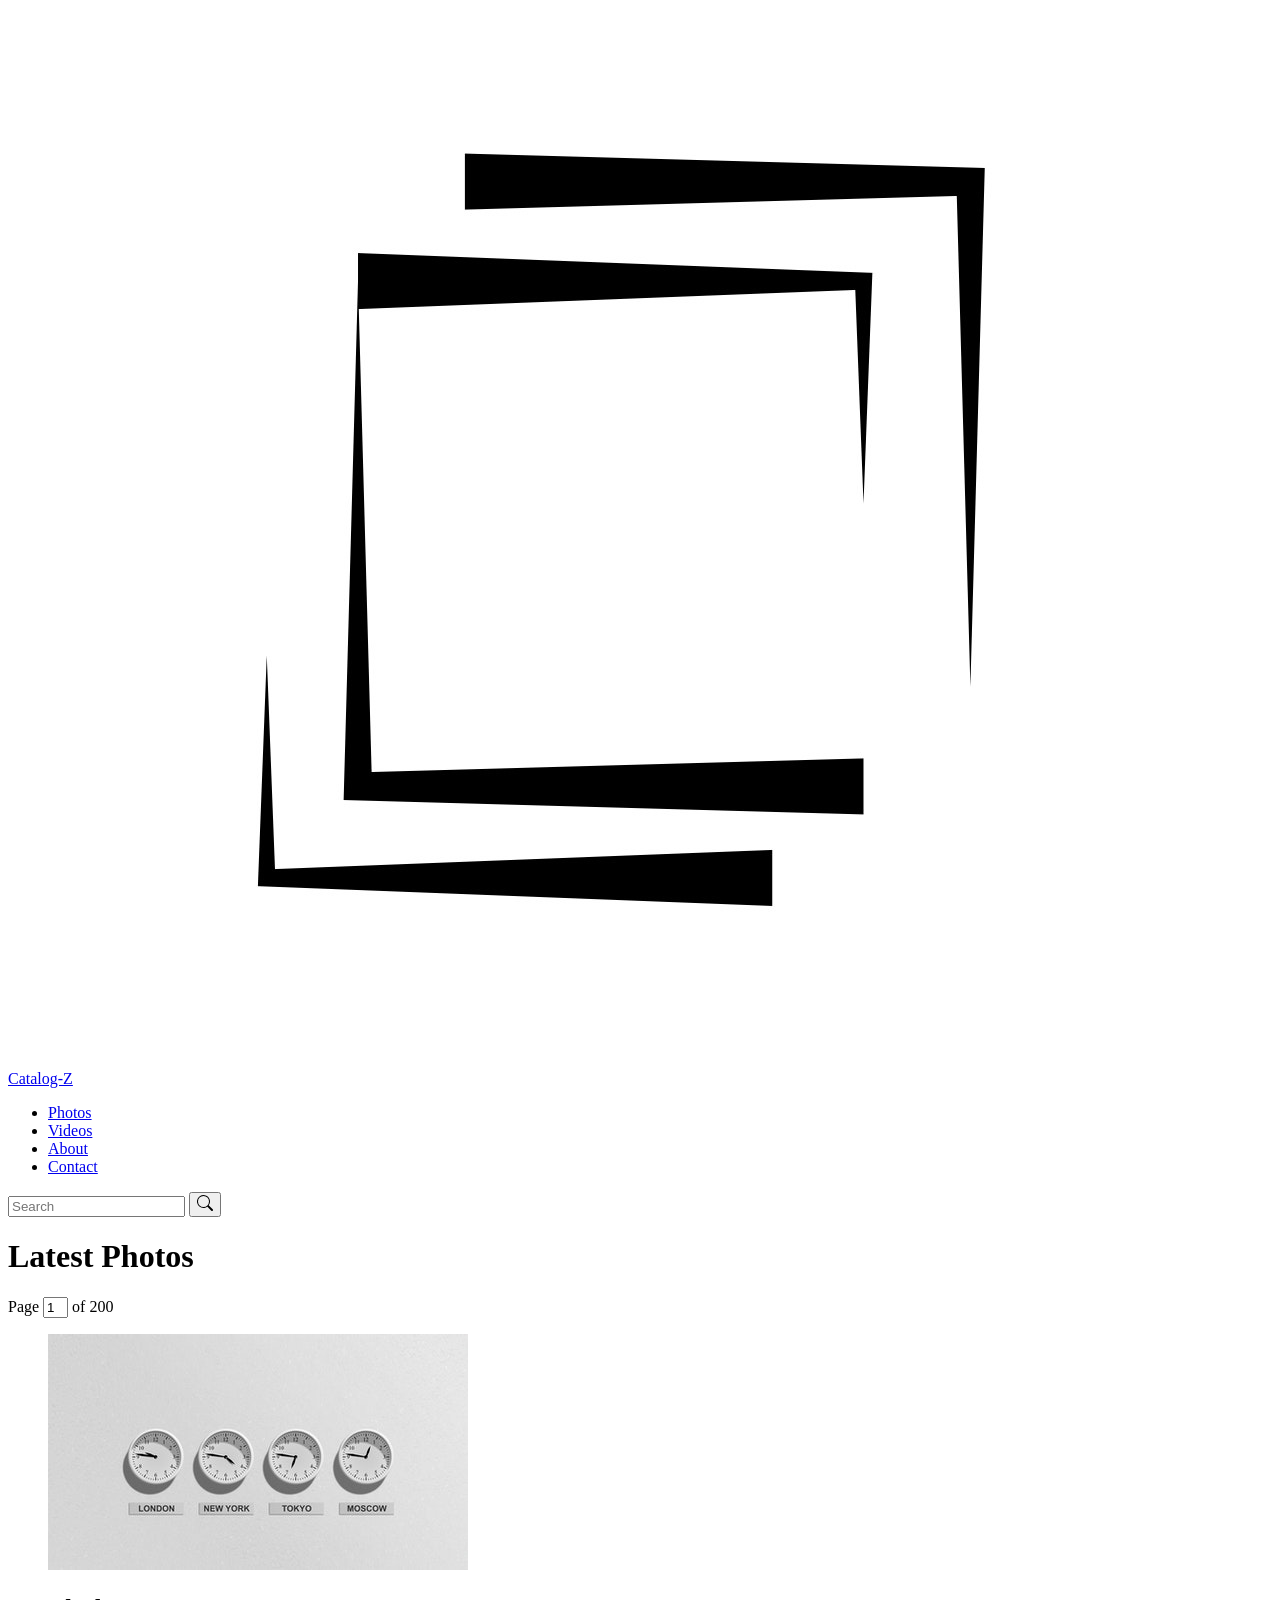
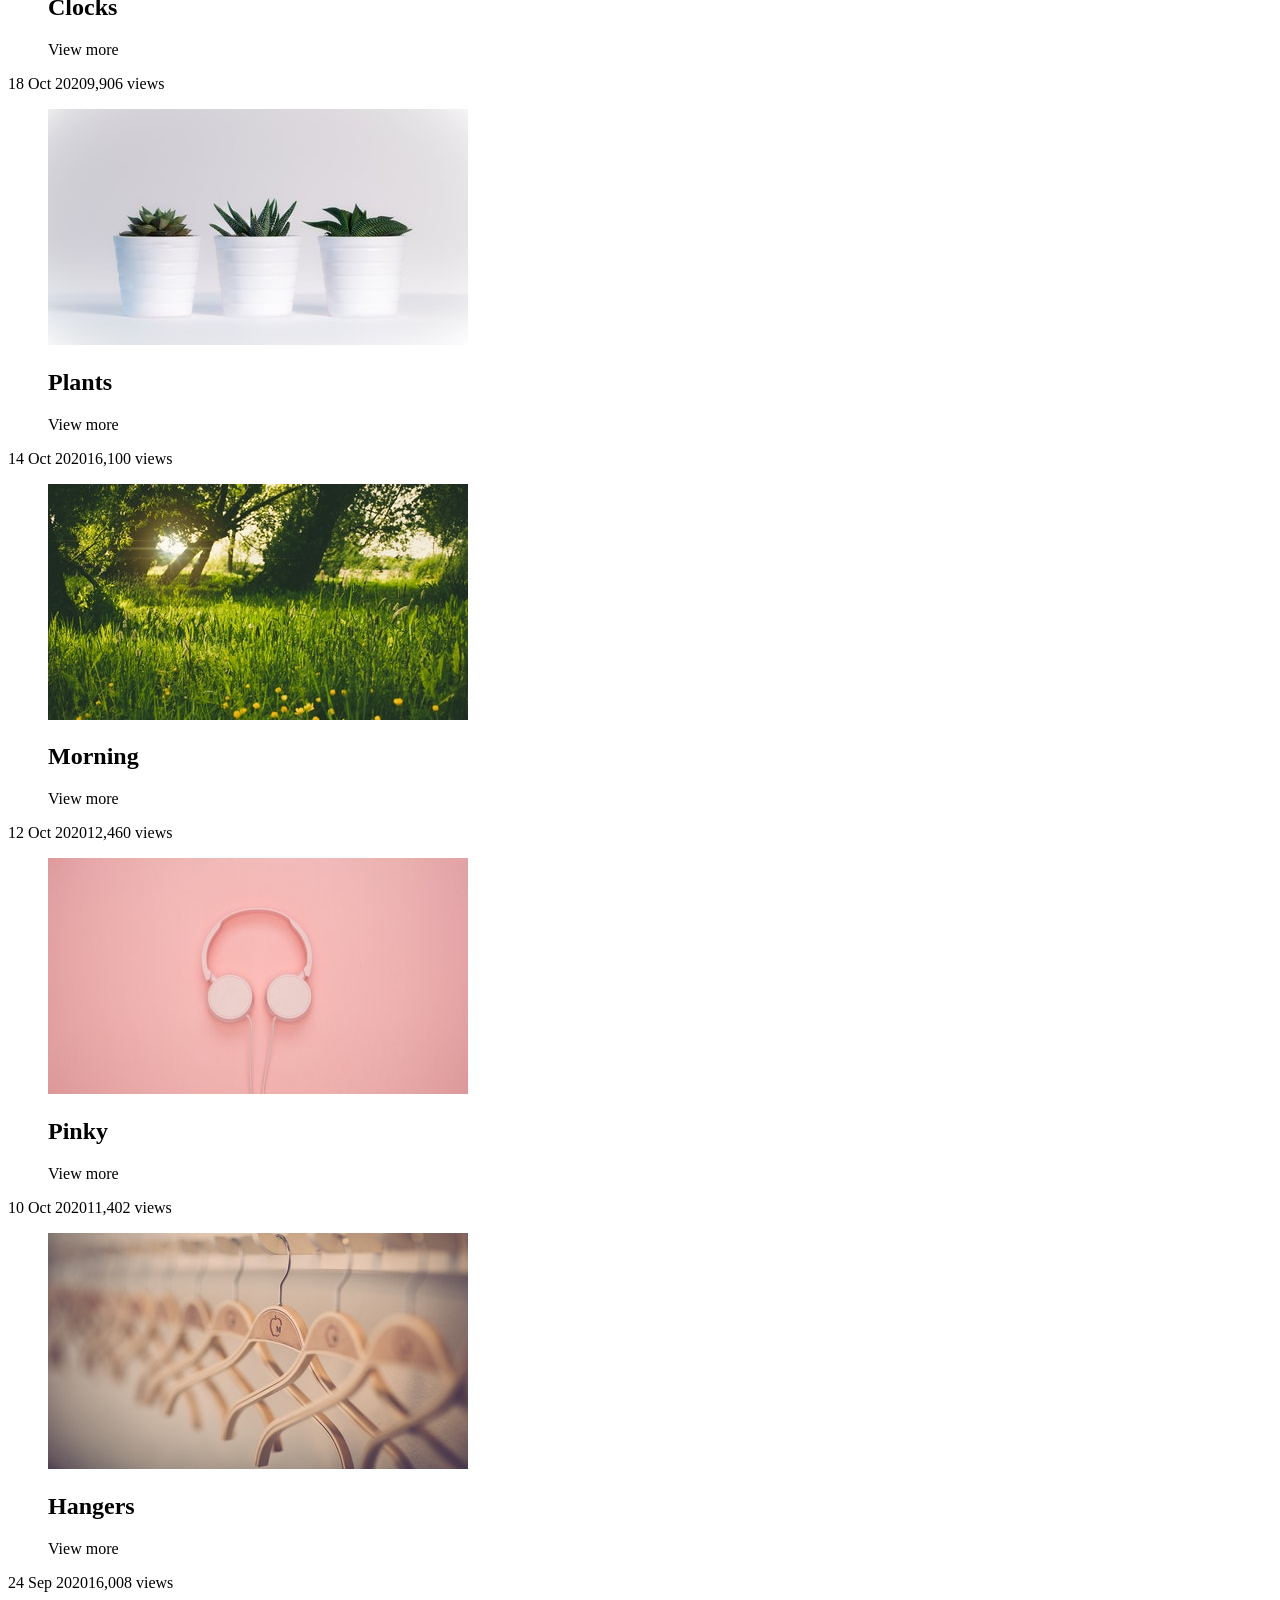
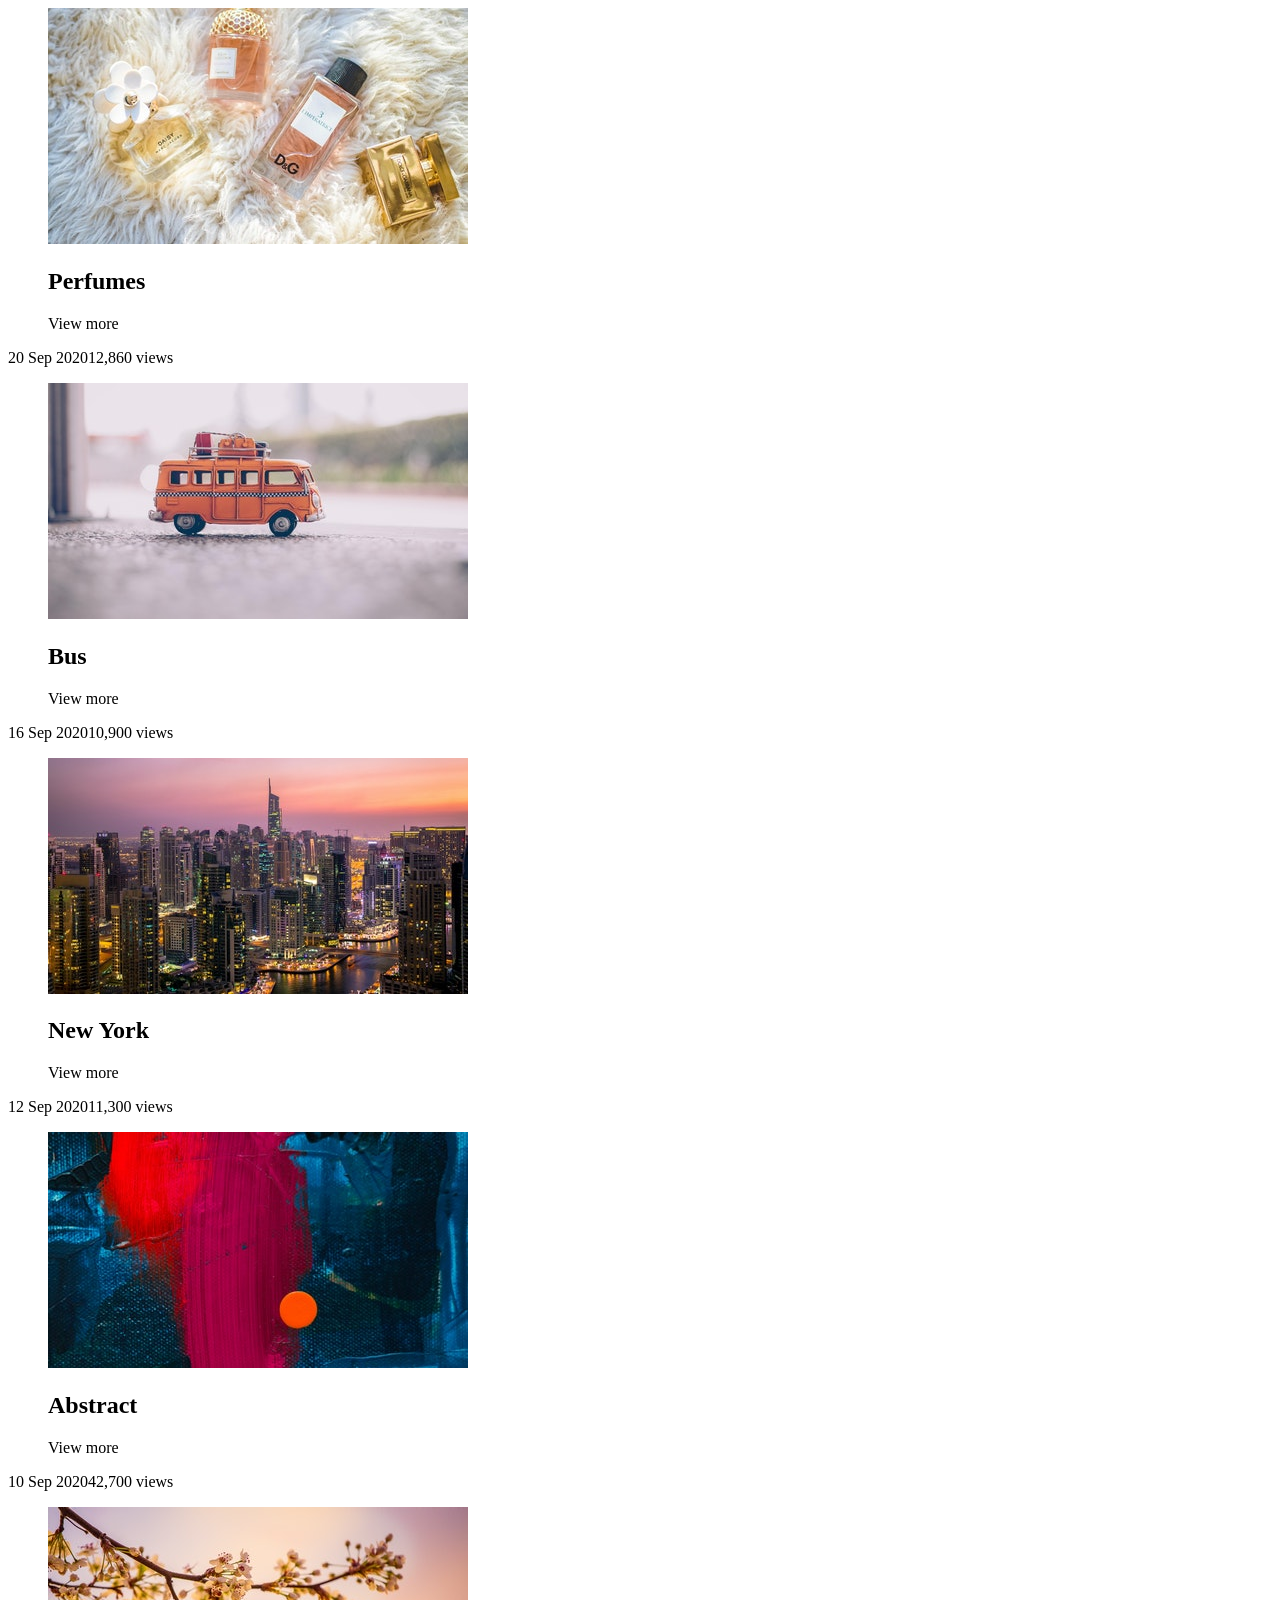
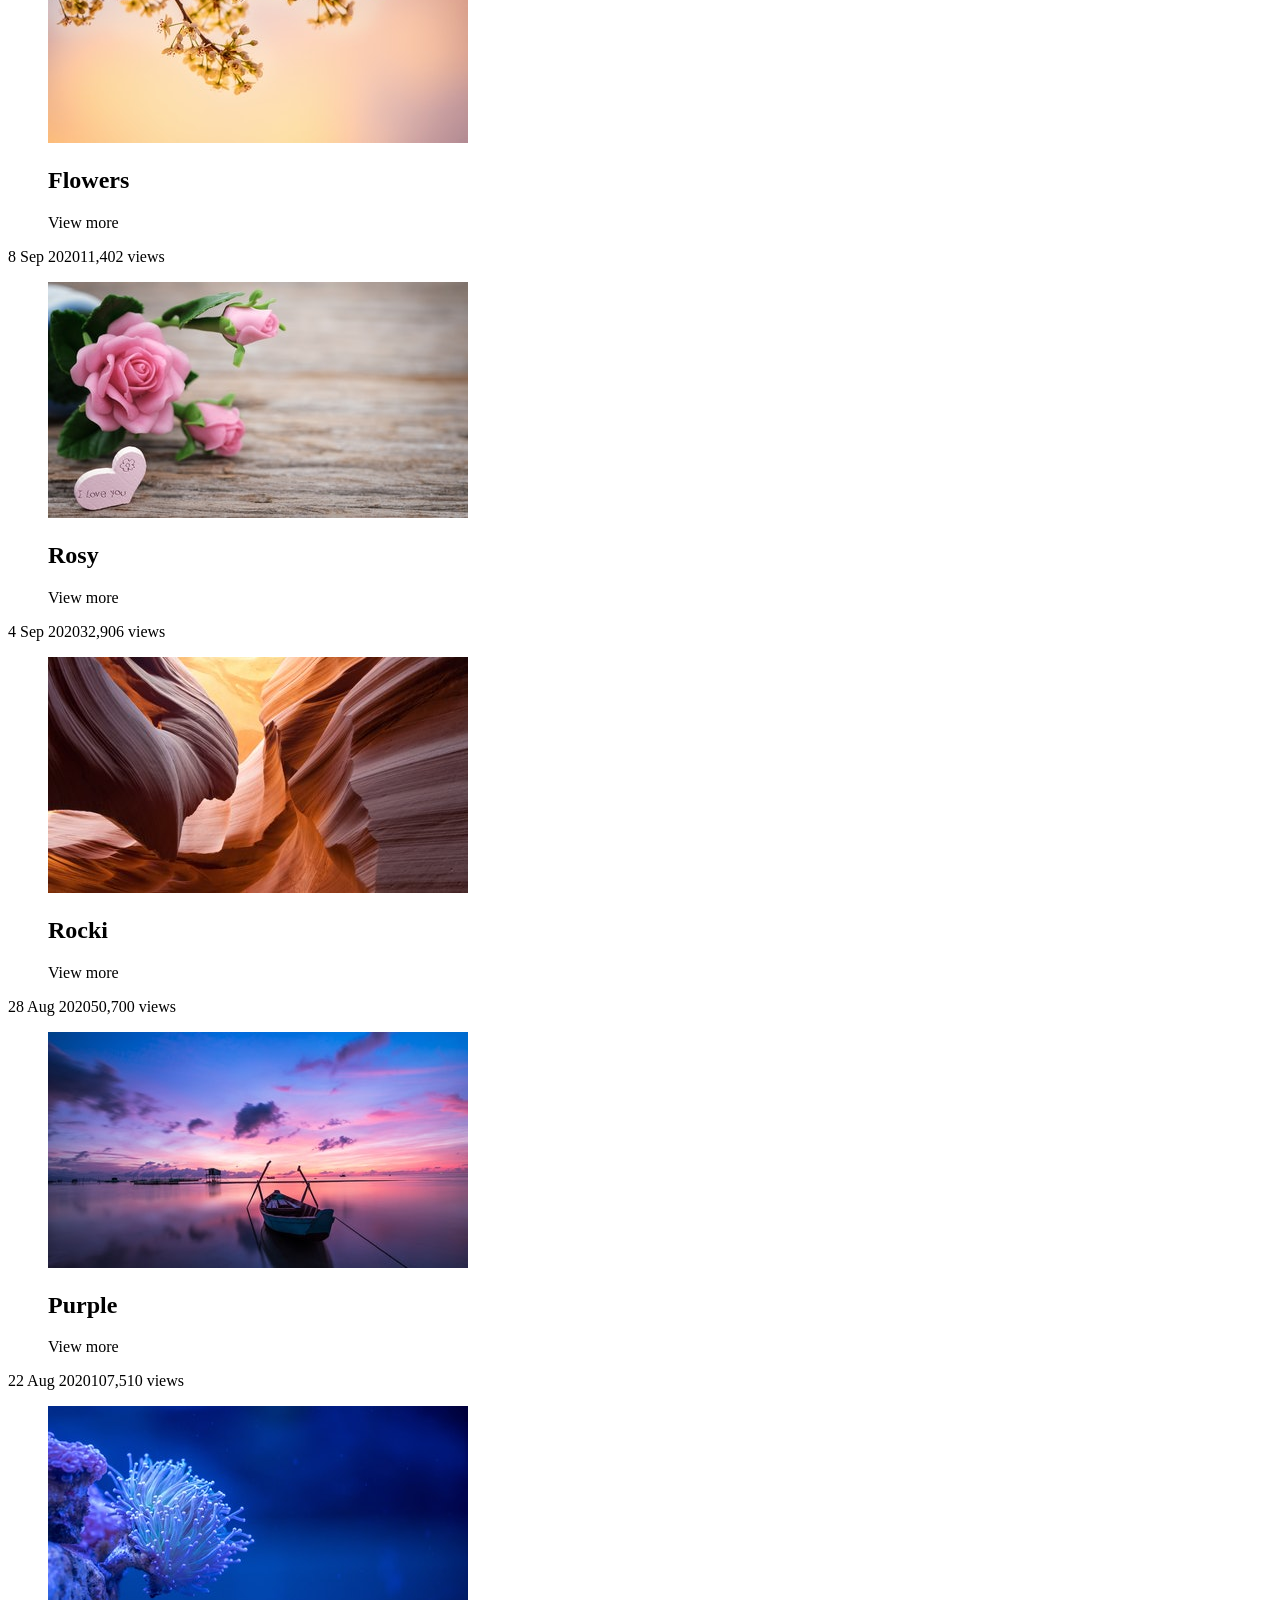
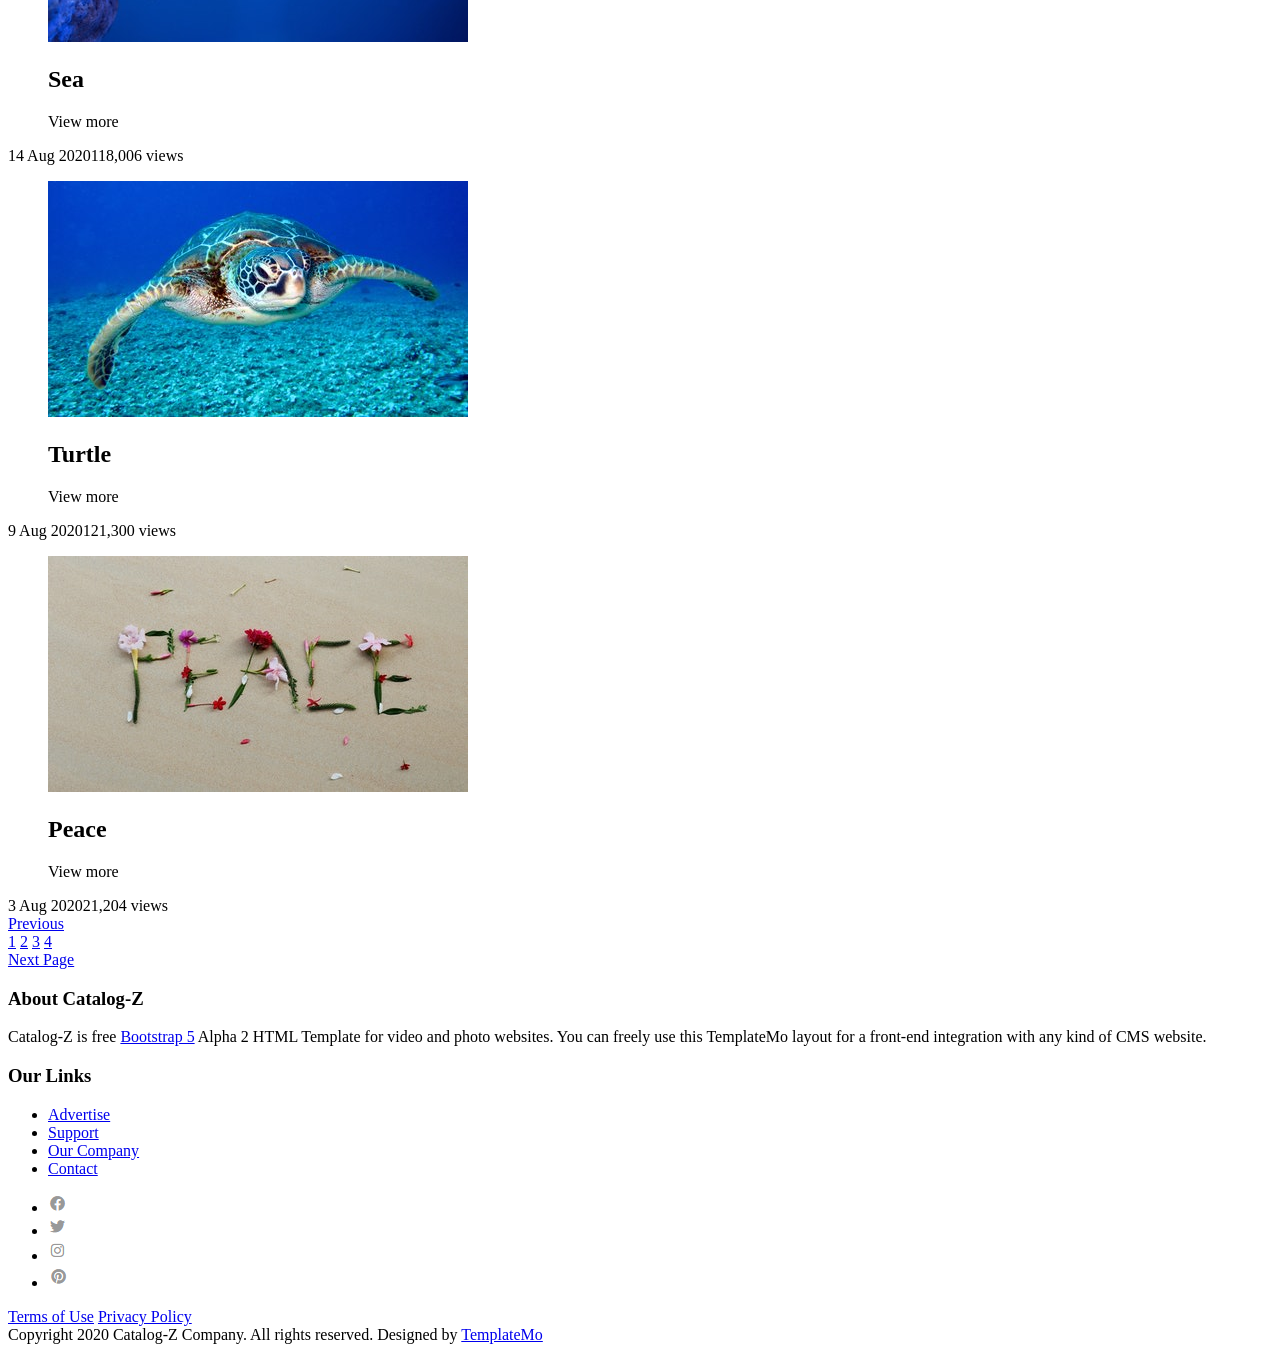
==== index.html @ e06265ae "Catalog-Z clone - Task 02" ====
<!DOCTYPE html>
<html lang="en">
<head>
<meta charset="UTF-8">
<meta name="viewport" content="width=device-width, initial-scale=1.0">
<title>Catalog-Z | Latest Photos</title>
<link rel="stylesheet" href="css/style.css">
</head>
<body>

  <!-- HEADER -->
  <nav class="navbar">
    <div class="navbar-inner">
      <a href="index.html" class="navbar-brand">
        <img src="images/logo.jpg" alt="Catalog-Z logo">
        Catalog-Z
      </a>
      <div class="main-nav">
        <ul>
          <li><a href="index.html" class="nav-link n-photos active">Photos</a></li>
          <li><a href="videos.html" class="nav-link n-videos">Videos</a></li>
          <li><a href="about.html" class="nav-link n-about">About</a></li>
          <li><a href="contact.html" class="nav-link n-contact">Contact</a></li>
        </ul>
      </div>
    </div>
  </nav>

  <!-- HERO -->
  <div class="tm-hero hero-photos">
    <form class="tm-search-form">
      <input type="search" class="tm-search-input" placeholder="Search">
      <button type="submit" class="tm-search-btn" aria-label="Search">
        <svg xmlns="http://www.w3.org/2000/svg" width="16" height="16" fill="currentColor" viewBox="0 0 16 16">
          <path d="M11.742 10.344a6.5 6.5 0 1 0-1.397 1.398h-.001c.03.04.062.078.098.115l3.85 3.85a1 1 0 0 0 1.415-1.414l-3.85-3.85a1.007 1.007 0 0 0-.115-.1zM12 6.5a5.5 5.5 0 1 1-11 0 5.5 5.5 0 0 1 11 0z"/>
        </svg>
      </button>
    </form>
  </div>

  <!-- MAIN -->
  <main class="container tm-content">

    <div class="section-heading">
      <h1>Latest Photos</h1>
      <form class="tm-paging-form">
        <span>Page</span>
        <input type="text" value="1" size="1" class="tm-input-paging">
        <span>of 200</span>
      </form>
    </div>

    <!-- GALLERY GRID -->
    <div class="tm-gallery">

      <div class="tm-gallery-item">
        <figure class="effect-ming">
          <img src="images/img-03.jpg" alt="Clocks">
          <figcaption><h2>Clocks</h2><span class="view-more">View more</span></figcaption>
        </figure>
        <div class="tm-gallery-meta"><span>18 Oct 2020</span><span>9,906 views</span></div>
      </div>

      <div class="tm-gallery-item">
        <figure class="effect-ming">
          <img src="images/img-04.jpg" alt="Plants">
          <figcaption><h2>Plants</h2><span class="view-more">View more</span></figcaption>
        </figure>
        <div class="tm-gallery-meta"><span>14 Oct 2020</span><span>16,100 views</span></div>
      </div>

      <div class="tm-gallery-item">
        <figure class="effect-ming">
          <img src="images/img-05.jpg" alt="Morning">
          <figcaption><h2>Morning</h2><span class="view-more">View more</span></figcaption>
        </figure>
        <div class="tm-gallery-meta"><span>12 Oct 2020</span><span>12,460 views</span></div>
      </div>

      <div class="tm-gallery-item">
        <figure class="effect-ming">
          <img src="images/img-06.jpg" alt="Pinky">
          <figcaption><h2>Pinky</h2><span class="view-more">View more</span></figcaption>
        </figure>
        <div class="tm-gallery-meta"><span>10 Oct 2020</span><span>11,402 views</span></div>
      </div>

      <div class="tm-gallery-item">
        <figure class="effect-ming">
          <img src="images/img-01.jpg" alt="Hangers">
          <figcaption><h2>Hangers</h2><span class="view-more">View more</span></figcaption>
        </figure>
        <div class="tm-gallery-meta"><span>24 Sep 2020</span><span>16,008 views</span></div>
      </div>

      <div class="tm-gallery-item">
        <figure class="effect-ming">
          <img src="images/img-02.jpg" alt="Perfumes">
          <figcaption><h2>Perfumes</h2><span class="view-more">View more</span></figcaption>
        </figure>
        <div class="tm-gallery-meta"><span>20 Sep 2020</span><span>12,860 views</span></div>
      </div>

      <div class="tm-gallery-item">
        <figure class="effect-ming">
          <img src="images/img-07.jpg" alt="Bus">
          <figcaption><h2>Bus</h2><span class="view-more">View more</span></figcaption>
        </figure>
        <div class="tm-gallery-meta"><span>16 Sep 2020</span><span>10,900 views</span></div>
      </div>

      <div class="tm-gallery-item">
        <figure class="effect-ming">
          <img src="images/img-08.jpg" alt="New York">
          <figcaption><h2>New York</h2><span class="view-more">View more</span></figcaption>
        </figure>
        <div class="tm-gallery-meta"><span>12 Sep 2020</span><span>11,300 views</span></div>
      </div>

      <div class="tm-gallery-item">
        <figure class="effect-ming">
          <img src="images/img-09.jpg" alt="Abstract">
          <figcaption><h2>Abstract</h2><span class="view-more">View more</span></figcaption>
        </figure>
        <div class="tm-gallery-meta"><span>10 Sep 2020</span><span>42,700 views</span></div>
      </div>

      <div class="tm-gallery-item">
        <figure class="effect-ming">
          <img src="images/img-10.jpg" alt="Flowers">
          <figcaption><h2>Flowers</h2><span class="view-more">View more</span></figcaption>
        </figure>
        <div class="tm-gallery-meta"><span>8 Sep 2020</span><span>11,402 views</span></div>
      </div>

      <div class="tm-gallery-item">
        <figure class="effect-ming">
          <img src="images/img-11.jpg" alt="Rosy">
          <figcaption><h2>Rosy</h2><span class="view-more">View more</span></figcaption>
        </figure>
        <div class="tm-gallery-meta"><span>4 Sep 2020</span><span>32,906 views</span></div>
      </div>

      <div class="tm-gallery-item">
        <figure class="effect-ming">
          <img src="images/img-12.jpg" alt="Rocki">
          <figcaption><h2>Rocki</h2><span class="view-more">View more</span></figcaption>
        </figure>
        <div class="tm-gallery-meta"><span>28 Aug 2020</span><span>50,700 views</span></div>
      </div>

      <div class="tm-gallery-item">
        <figure class="effect-ming">
          <img src="images/img-13.jpg" alt="Purple">
          <figcaption><h2>Purple</h2><span class="view-more">View more</span></figcaption>
        </figure>
        <div class="tm-gallery-meta"><span>22 Aug 2020</span><span>107,510 views</span></div>
      </div>

      <div class="tm-gallery-item">
        <figure class="effect-ming">
          <img src="images/img-14.jpg" alt="Sea">
          <figcaption><h2>Sea</h2><span class="view-more">View more</span></figcaption>
        </figure>
        <div class="tm-gallery-meta"><span>14 Aug 2020</span><span>118,006 views</span></div>
      </div>

      <div class="tm-gallery-item">
        <figure class="effect-ming">
          <img src="images/img-15.jpg" alt="Turtle">
          <figcaption><h2>Turtle</h2><span class="view-more">View more</span></figcaption>
        </figure>
        <div class="tm-gallery-meta"><span>9 Aug 2020</span><span>121,300 views</span></div>
      </div>

      <div class="tm-gallery-item">
        <figure class="effect-ming">
          <img src="images/img-16.jpg" alt="Peace">
          <figcaption><h2>Peace</h2><span class="view-more">View more</span></figcaption>
        </figure>
        <div class="tm-gallery-meta"><span>3 Aug 2020</span><span>21,204 views</span></div>
      </div>

    </div><!-- /.tm-gallery -->

    <!-- PAGINATION -->
    <div class="tm-paging-row">
      <a href="javascript:void(0);" class="btn-primary disabled">Previous</a>
      <div class="tm-paging">
        <a href="javascript:void(0);" class="tm-paging-link active">1</a>
        <a href="javascript:void(0);" class="tm-paging-link">2</a>
        <a href="javascript:void(0);" class="tm-paging-link">3</a>
        <a href="javascript:void(0);" class="tm-paging-link">4</a>
      </div>
      <a href="javascript:void(0);" class="btn-primary">Next Page</a>
    </div>

  </main>

  <!-- FOOTER -->
  <footer class="tm-footer">
    <div class="container-small">
      <div class="tm-footer-row">
        <div class="tm-footer-col">
          <h3 class="tm-footer-title">About Catalog-Z</h3>
          <p>Catalog-Z is free <a href="#" class="text-primary">Bootstrap 5</a> Alpha 2 HTML Template for video and photo websites. You can freely use this TemplateMo layout for a front-end integration with any kind of CMS website.</p>
        </div>
        <div class="tm-footer-col">
          <h3 class="tm-footer-title">Our Links</h3>
          <ul class="tm-footer-links">
            <li><a href="#">Advertise</a></li>
            <li><a href="#">Support</a></li>
            <li><a href="#">Our Company</a></li>
            <li><a href="#">Contact</a></li>
          </ul>
        </div>
        <div class="tm-footer-col tm-footer-social-col">
          <ul class="tm-social-links">
            <li><a href="https://facebook.com"><img src="images/fblogo.PNG" alt="Facebook"></a></li>
            <li><a href="https://twitter.com"><img src="images/twitterlogo.PNG" alt="Twitter"></a></li>
            <li><a href="https://instagram.com"><img src="images/instalogo.PNG" alt="Instagram"></a></li>
            <li><a href="https://pinterest.com"><img src="images/pinterestlogo.PNG" alt="Pinterest"></a></li>
          </ul>
          <div class="tm-footer-legal">
            <a href="#">Terms of Use</a>
            <a href="#">Privacy Policy</a>
          </div>
        </div>
      </div>
      <div class="tm-footer-bottom">
        <span>Copyright 2020 Catalog-Z Company. All rights reserved.</span>
        <span>Designed by <a href="#">TemplateMo</a></span>
      </div>
    </div>
  </footer>

  <script>
    // Add click functionality to gallery items
    document.querySelectorAll('.tm-gallery-item').forEach(item => {
      item.addEventListener('click', function() {
        const img = this.querySelector('img');
        const title = this.querySelector('h2').textContent;
        const newUrl = `photo-detail.html?img=${img.src}&title=${encodeURIComponent(title)}&dimension=1920 x 1080&format=JPEG&license=Free for commercial use&tags=photography,nature,landscape`;
        window.location.href = newUrl;
      });
    });
  </script>

</body>
</html>
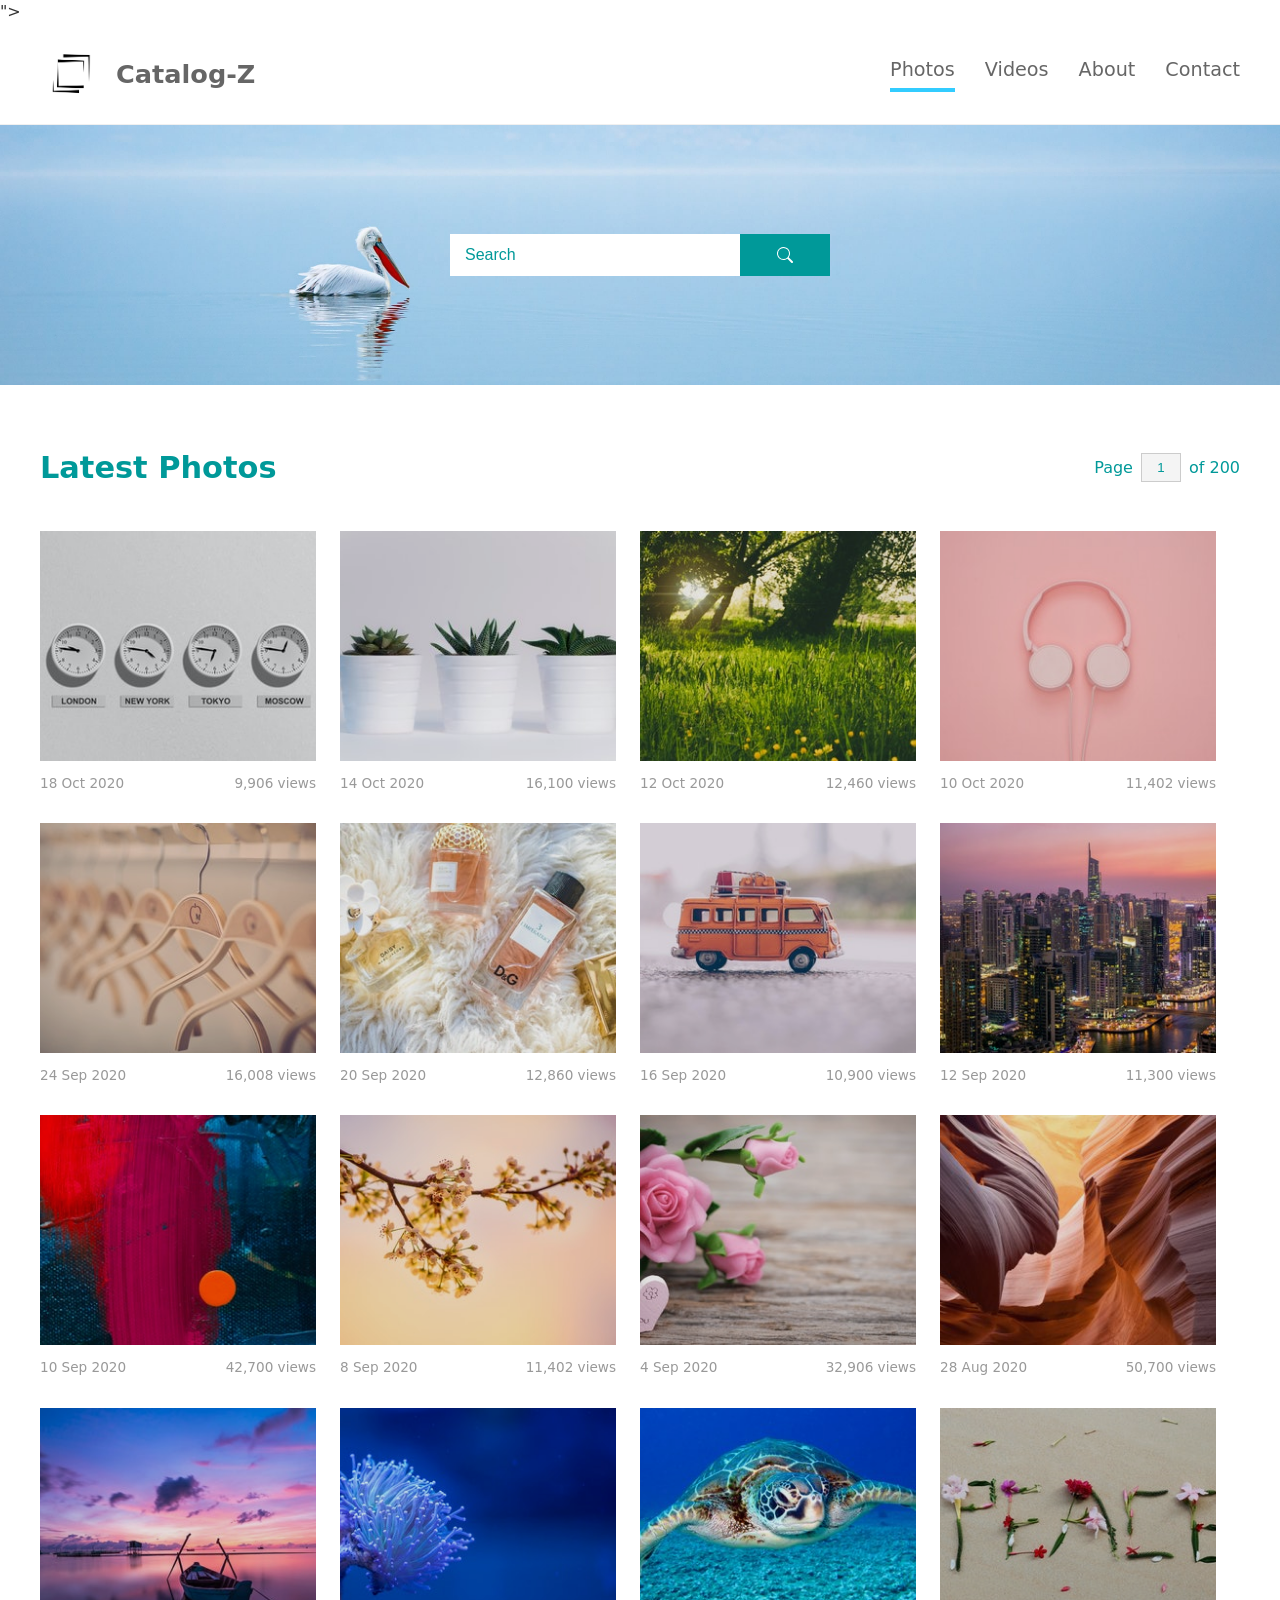
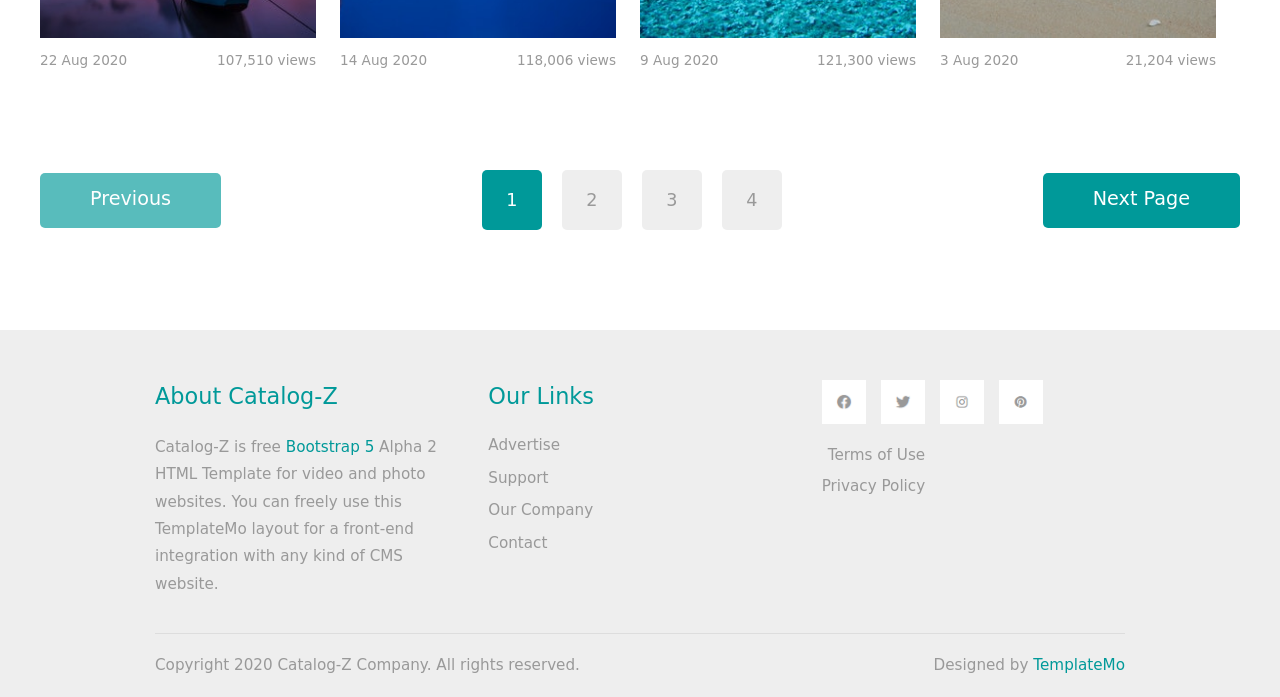
==== commit 8bce8b79: "Catalog-Z clone - Task 02" ====
--- a/index.html
+++ b/index.html
@@ -4,7 +4,7 @@
 <meta charset="UTF-8">
 <meta name="viewport" content="width=device-width, initial-scale=1.0">
 <title>Catalog-Z | Latest Photos</title>
-<link rel="stylesheet" href="css/style.css">
+<link rel="stylesheet"  href="CSS/style.css">">
 </head>
 <body>
 
--- a/CSS/style.css
+++ b/CSS/style.css
@@ -0,0 +1,690 @@
+/* ==========================================================
+   Catalog-Z clone — Flexbox layout
+   Colors & spacing matched from the original TemplateMo 556
+   Catalog-Z stylesheet (tm-text-primary #009999, nav underline
+   colors, tm-paging, effect-ming hover, footer, about, contact)
+   ========================================================== */
+
+:root{
+  --teal: #009999;
+  --teal-dark: #086969;
+  --gray: #999999;
+  --gray-light: #cccccc;
+  --gray-dark: #666666;
+  --bg-gray: #eeeeee;
+  --nav-photos: #33ccff;
+  --nav-videos: #ff6666;
+  --nav-about: #33cc66;
+  --nav-contact: #cc66cc;
+  --max-width: 1770px;
+  --max-width-small: 1050px;
+}
+
+*, *::before, *::after{ box-sizing: border-box; }
+
+html, body{ margin: 0; padding: 0; }
+
+body{
+  font-family: system-ui, -apple-system, "Segoe UI", Roboto, "Helvetica Neue", Arial, sans-serif;
+  font-weight: 400;
+  line-height: 1.5;
+  color: #333;
+  background: #fff;
+}
+
+a{ text-decoration: none; color: inherit; transition: all .3s ease; }
+a:hover{ color: var(--teal); }
+
+ul{ list-style: none; margin: 0; padding: 0; }
+img{ max-width: 100%; display: block; }
+p{ color: var(--gray); line-height: 1.8; }
+
+.container{
+  max-width: var(--max-width);
+  margin: 0 auto;
+  padding: 0 40px;
+}
+
+.container-small{
+  max-width: var(--max-width-small);
+  margin: 0 auto;
+  padding: 0 40px;
+}
+
+.text-primary{ color: var(--teal); }
+.bg-gray{ background-color: var(--bg-gray); }
+
+/* ---------- HEADER / NAVBAR ---------- */
+.navbar{
+  border-bottom: 1px solid #f0f0f0;
+}
+
+.navbar-inner{
+  max-width: var(--max-width);
+  margin: 0 auto;
+  padding: 18px 40px;
+  display: flex;
+  justify-content: space-between;
+  align-items: center;
+  flex-wrap: wrap;
+  gap: 15px;
+}
+
+.navbar-brand{
+  display: flex;
+  align-items: center;
+  gap: 12px;
+  font-weight: 600;
+  color: var(--gray-dark);
+  font-size: 1.6rem;
+}
+
+.navbar-brand img{
+  width: 4rem;
+  height: 4rem;
+  object-fit: contain;
+}
+
+.main-nav ul{
+  display: flex;
+  flex-wrap: wrap;
+}
+
+.main-nav li{ margin-right: 30px; }
+.main-nav li:last-child{ margin-right: 0; }
+
+.nav-link{
+  display: inline-block;
+  color: var(--gray-dark);
+  border-bottom: 4px solid transparent;
+  font-size: 1.2rem;
+  padding-bottom: 4px;
+}
+
+.nav-link.n-photos.active,  .nav-link.n-photos:hover{ border-color: var(--nav-photos); }
+.nav-link.n-videos.active,  .nav-link.n-videos:hover{ border-color: var(--nav-videos); }
+.nav-link.n-about.active,   .nav-link.n-about:hover{ border-color: var(--nav-about); }
+.nav-link.n-contact.active, .nav-link.n-contact:hover{ border-color: var(--nav-contact); }
+
+/* ---------- HERO ---------- */
+.tm-hero{
+  min-height: 260px;
+  background-size: cover;
+  background-position: center;
+  background-repeat: no-repeat;
+  display: flex;
+  align-items: center;
+  justify-content: center;
+  position: relative;
+}
+
+.tm-hero.hero-photos,
+.tm-hero.hero-about,
+.tm-hero.hero-contact{
+  background-image: url('../images/hero.jpg');
+}
+
+.tm-hero.hero-videos{
+  background: #000;
+  overflow: hidden;
+  padding: 0;
+}
+
+.tm-hero video{
+  width: 100%;
+  height: 100%;
+  object-fit: cover;
+  max-height: 400px;
+}
+
+.tm-video-control-button{
+  position: absolute;
+  bottom: 20px;
+  right: 20px;
+  z-index: 5;
+  width: 42px;
+  height: 42px;
+  border-radius: 50%;
+  background: rgba(0,0,0,.45);
+  color: #e1e1e1;
+  border: none;
+  display: flex;
+  align-items: center;
+  justify-content: center;
+  cursor: pointer;
+  font-size: 1rem;
+}
+
+.tm-search-form{
+  display: flex;
+  width: 100%;
+  max-width: 380px;
+}
+
+.tm-search-input{
+  flex: 1;
+  padding: 12px 15px;
+  border: none;
+  color: var(--teal);
+  font-size: 1rem;
+  outline: none;
+}
+
+.tm-search-input::placeholder{ color: var(--teal); opacity: 1; }
+
+.tm-search-btn{
+  color: #fff;
+  background-color: var(--teal);
+  border: none;
+  width: 90px;
+  cursor: pointer;
+  display: flex;
+  align-items: center;
+  justify-content: center;
+  transition: background .2s ease;
+}
+
+.tm-search-btn:hover{ background-color: var(--teal-dark); }
+
+/* ---------- SECTION HEADING (Latest Photos / Videos) ---------- */
+.tm-content{
+  margin-top: 60px;
+}
+
+.section-heading{
+  display: flex;
+  justify-content: space-between;
+  align-items: center;
+  flex-wrap: wrap;
+  gap: 10px;
+  margin-bottom: 40px;
+}
+
+.section-heading h1{
+  color: var(--teal);
+  font-size: 1.9rem;
+  font-weight: 600;
+  margin: 0;
+}
+
+.tm-paging-form{
+  display: flex;
+  align-items: center;
+  gap: 8px;
+  color: var(--teal);
+  font-size: 1rem;
+}
+
+.tm-input-paging{
+  width: 40px;
+  border: 1px solid var(--gray-light);
+  background: #f4f4f4;
+  text-align: center;
+  color: var(--teal);
+  padding: 6px 4px;
+}
+
+/* ---------- GALLERY (Flexbox grid, effect-ming hover) ---------- */
+.tm-gallery{
+  display: flex;
+  flex-wrap: wrap;
+  gap: 30px 24px;
+  margin-bottom: 90px;
+}
+
+.tm-gallery-item{
+  flex: 1 1 calc(25% - 24px);
+  max-width: calc(25% - 24px);
+}
+
+figure.effect-ming{
+  position: relative;
+  overflow: hidden;
+  margin: 0;
+  background: #030c17;
+  cursor: pointer;
+  text-align: center;
+}
+
+figure.effect-ming img{
+  width: 100%;
+  height: 230px;
+  object-fit: cover;
+  opacity: .9;
+  transition: opacity .35s;
+}
+
+figure.effect-ming figcaption{
+  position: absolute;
+  inset: 0;
+  padding: 2em;
+  color: #fff;
+  display: flex;
+  flex-direction: column;
+  align-items: center;
+  justify-content: center;
+  gap: 12px;
+  background-color: rgba(58,52,42,0);
+}
+
+figure.effect-ming figcaption::before{
+  position: absolute;
+  top: 20px; right: 20px; bottom: 20px; left: 20px;
+  border: 2px solid #fff;
+  box-shadow: 0 0 0 20px rgba(255,255,255,.2);
+  content: '';
+  opacity: 0;
+  transform: scale3d(1.4,1.4,1);
+  transition: opacity .35s, transform .35s;
+}
+
+figure.effect-ming h2{
+  font-size: 1.3em;
+  font-weight: 300;
+  text-transform: uppercase;
+  margin: 0;
+  opacity: 0;
+  transform: scale(1.5);
+  transition: opacity .35s, transform .35s;
+  letter-spacing: 1px;
+}
+
+figure.effect-ming .view-more{
+  opacity: 0;
+  transform: scale(1.5);
+  transition: opacity .35s, transform .35s;
+  border: 1px solid #fff;
+  padding: 6px 18px;
+  font-size: .8rem;
+  text-transform: uppercase;
+}
+
+figure.effect-ming:hover figcaption::before,
+figure.effect-ming:hover h2,
+figure.effect-ming:hover .view-more{
+  opacity: 1;
+  transform: scale3d(1,1,1);
+}
+
+figure.effect-ming:hover img{ opacity: .4; }
+
+.tm-play-icon{
+  position: absolute;
+  top: 50%; left: 50%;
+  transform: translate(-50%,-50%);
+  width: 54px; height: 54px;
+  border-radius: 50%;
+  border: 2px solid #fff;
+  color: #fff;
+  display: flex;
+  align-items: center;
+  justify-content: center;
+  font-size: 1.1rem;
+  opacity: .9;
+  z-index: 2;
+  pointer-events: none;
+}
+
+.tm-gallery-meta{
+  display: flex;
+  justify-content: space-between;
+  color: var(--gray);
+  font-size: .85rem;
+  margin-top: 12px;
+}
+
+/* ---------- PAGINATION ---------- */
+.tm-paging-row{
+  display: flex;
+  align-items: center;
+  justify-content: space-between;
+  flex-wrap: wrap;
+  gap: 15px;
+  margin-bottom: 90px;
+}
+
+.btn{
+  border-radius: 0;
+}
+
+.btn-primary{
+  background-color: var(--teal);
+  color: #fff;
+  border: 0;
+  border-radius: 5px;
+  padding: 12px 50px 14px;
+  font-size: 1.2rem;
+  display: inline-block;
+  cursor: pointer;
+  transition: background .2s ease;
+}
+
+.btn-primary:hover{ background-color: var(--teal-dark); color: #fff; }
+
+.btn-primary.disabled{
+  background-color: var(--teal);
+  cursor: not-allowed;
+  opacity: .65;
+}
+
+.tm-paging{
+  display: flex;
+  flex-wrap: wrap;
+}
+
+.tm-paging-link{
+  display: flex;
+  justify-content: center;
+  align-items: center;
+  width: 60px;
+  height: 60px;
+  font-size: 1.1rem;
+  color: var(--gray);
+  background-color: var(--bg-gray);
+  margin: 10px;
+  border-radius: 5px;
+  transition: all .3s ease;
+}
+
+.tm-paging-link:hover,
+.tm-paging-link.active{
+  background-color: var(--teal);
+  color: #fff;
+}
+
+/* ---------- FOOTER ---------- */
+.tm-footer{
+  background-color: var(--bg-gray);
+  color: var(--gray);
+  font-size: .95rem;
+  padding: 50px 0 20px;
+}
+
+.tm-footer-row{
+  display: flex;
+  flex-wrap: wrap;
+  gap: 30px;
+  justify-content: space-between;
+  margin-bottom: 20px;
+}
+
+.tm-footer-col{ flex: 1 1 280px; }
+
+.tm-footer-title{
+  color: var(--teal);
+  font-size: 1.4rem;
+  font-weight: 500;
+  margin: 0 0 20px;
+}
+
+.tm-footer-links li{ margin-bottom: 10px; }
+.tm-footer-links li a{ color: var(--gray); }
+.tm-footer-links li a:hover{ color: var(--teal); }
+
+.tm-footer-social-col{
+  display: flex;
+  flex-direction: column;
+  align-items: flex-start;
+}
+
+.tm-social-links{
+  display: flex;
+  margin-bottom: 20px;
+}
+
+.tm-social-links li{ margin-right: 15px; }
+.tm-social-links li:last-child{ margin-right: 0; }
+
+.tm-social-links li a{
+  color: var(--gray);
+  width: 44px;
+  height: 44px;
+  display: flex;
+  align-items: center;
+  justify-content: center;
+  background-color: #fff;
+  transition: all .3s ease;
+}
+
+.tm-social-links li a:hover{ color: #fff; background-color: var(--teal); }
+
+.tm-social-links img{ width: 18px; height: 18px; object-fit: contain; }
+
+.tm-footer-legal a{ display: block; color: var(--gray); margin-bottom: 8px; text-align: right; }
+.tm-footer-legal a:hover{ color: var(--teal); }
+
+.tm-footer-bottom{
+  display: flex;
+  justify-content: space-between;
+  flex-wrap: wrap;
+  gap: 10px;
+  border-top: 1px solid #ddd;
+  padding-top: 20px;
+}
+
+.tm-footer-bottom a{ color: var(--teal); }
+
+/* ---------- ABOUT PAGE ---------- */
+.tm-about-hero-row{
+  display: flex;
+  flex-wrap: wrap;
+  gap: 40px;
+  margin-bottom: 74px;
+  align-items: center;
+}
+
+.tm-about-hero-row img{ border-radius: 4px; }
+.tm-about-hero-row .tm-about-img{ flex: 1 1 420px; }
+.tm-about-hero-row .tm-about-img-text{ flex: 1 1 420px; max-width: 940px; }
+
+.tm-about-2col-row{
+  display: flex;
+  flex-wrap: wrap;
+  gap: 40px;
+  margin-bottom: 50px;
+}
+
+.tm-about-2-col{ flex: 1 1 320px; max-width: 716px; }
+.tm-about-2-col h2{ color: var(--teal); margin: 0 0 20px; font-size: 1.5rem; }
+
+.tm-about-3col-row{
+  display: flex;
+  flex-wrap: wrap;
+  gap: 40px;
+  margin-bottom: 50px;
+}
+
+.tm-about-3-col{ flex: 1 1 260px; max-width: 540px; }
+.tm-about-3-col h2{ color: var(--teal); margin: 20px 0; font-size: 1.4rem; }
+
+.tm-about-icon-container{
+  width: 100px;
+  height: 100px;
+  border: 1px solid var(--teal);
+  display: flex;
+  align-items: center;
+  justify-content: center;
+  color: var(--teal);
+}
+
+.tm-about-icon-container svg{ width: 36px; height: 36px; }
+
+/* ---------- CONTACT PAGE ---------- */
+.tm-contact-row{
+  display: flex;
+  flex-wrap: wrap;
+  gap: 40px;
+  margin-bottom: 50px;
+}
+
+.tm-contact-col{ flex: 1 1 300px; }
+.tm-contact-col h2{ color: var(--teal); margin: 0 0 30px; font-size: 1.6rem; }
+
+.tm-contact-form{ max-width: 420px; }
+
+.form-group{ margin-bottom: 25px; }
+
+.form-control{
+  padding: 12px 18px;
+  width: 100%;
+  border: 1px solid var(--gray-light);
+  color: var(--teal);
+  font-size: 1rem;
+  font-family: inherit;
+}
+
+.form-control::placeholder{ color: var(--teal); opacity: 1; }
+
+select.form-control{
+  appearance: none;
+  background-image: url('../images/select-arrow.png');
+  background-repeat: no-repeat;
+  background-position: right 15px center;
+  color: var(--gray-dark);
+}
+
+.tm-contact-address p{ margin-bottom: 20px; }
+
+.tm-contacts{ margin-top: 30px; }
+.tm-contacts li{ display: flex; align-items: center; gap: 12px; margin-bottom: 18px; color: var(--gray-dark); }
+.tm-contacts li a{ color: var(--gray-dark); }
+
+.tm-mapouter{ height: 420px; width: 100%; border-radius: 4px; overflow: hidden; }
+.tm-mapouter iframe{ width: 100%; height: 100%; border: 0; }
+
+.tm-people-row{
+  display: flex;
+  flex-wrap: wrap;
+  gap: 30px;
+  margin-top: 40px;
+}
+
+.tm-people-item{ flex: 1 1 calc(25% - 30px); max-width: calc(25% - 30px); }
+.tm-people-item img{ border-radius: 4px; width: 100%; height: 220px; object-fit: cover; margin-bottom: 20px; }
+.tm-people-item h3{ color: var(--teal); font-size: 1.15rem; margin: 0 0 6px; }
+.tm-people-item .role{ color: #cc6699; font-weight: 600; font-size: .9rem; margin-bottom: 10px; }
+.tm-people-item p{ font-size: .9rem; }
+
+/* ---------- RESPONSIVE ---------- */
+@media (max-width: 992px){
+  .tm-gallery-item{ flex: 1 1 calc(33.333% - 24px); max-width: calc(33.333% - 24px); }
+  .tm-people-item{ flex: 1 1 calc(50% - 30px); max-width: calc(50% - 30px); }
+}
+
+@media (max-width: 768px){
+  .tm-gallery-item{ flex: 1 1 calc(50% - 24px); max-width: calc(50% - 24px); }
+  .navbar-inner{ flex-direction: column; align-items: flex-start; }
+  .tm-paging-row{ justify-content: center; text-align: center; }
+  .tm-footer-legal a{ text-align: left; }
+}
+
+/* ---------- PHOTO DETAIL PAGE ---------- */
+.tm-photo-detail{
+  margin-bottom: 90px;
+}
+
+.tm-photo-detail-row{
+  display: flex;
+  flex-wrap: wrap;
+  gap: 40px;
+  margin-bottom: 60px;
+}
+
+.tm-photo-detail-img{
+  flex: 1 1 500px;
+  max-width: 700px;
+}
+
+.tm-photo-detail-img img{
+  width: 100%;
+  border-radius: 4px;
+  box-shadow: 0 4px 20px rgba(0,0,0,.1);
+}
+
+.tm-photo-detail-info{
+  flex: 1 1 350px;
+  max-width: 500px;
+}
+
+.tm-photo-title{
+  color: var(--teal);
+  font-size: 2rem;
+  font-weight: 600;
+  margin: 0 0 30px;
+}
+
+.tm-photo-meta{
+  margin-bottom: 30px;
+}
+
+.tm-meta-item{
+  display: flex;
+  justify-content: space-between;
+  padding: 12px 0;
+  border-bottom: 1px solid var(--bg-gray);
+}
+
+.tm-meta-label{
+  color: var(--gray-dark);
+  font-weight: 500;
+}
+
+.tm-meta-value{
+  color: var(--gray);
+}
+
+.tm-photo-tags{
+  margin-bottom: 30px;
+}
+
+.tm-tags-title{
+  color: var(--teal);
+  font-size: 1.3rem;
+  font-weight: 500;
+  margin: 0 0 15px;
+}
+
+.tm-tags-list{
+  display: flex;
+  flex-wrap: wrap;
+  gap: 10px;
+}
+
+.tm-tag{
+  background-color: var(--bg-gray);
+  color: var(--gray-dark);
+  padding: 8px 16px;
+  border-radius: 20px;
+  font-size: .9rem;
+}
+
+.tm-photo-actions{
+  display: flex;
+  flex-wrap: wrap;
+  gap: 15px;
+}
+
+.tm-download-btn,
+.tm-donate-btn{
+  padding: 12px 30px;
+  font-size: 1rem;
+}
+
+.tm-related-photos{
+  margin-top: 60px;
+}
+
+.tm-related-title{
+  color: var(--teal);
+  font-size: 1.6rem;
+  font-weight: 600;
+  margin: 0 0 30px;
+}
+
+@media (max-width: 480px){
+  .tm-gallery-item{ flex: 1 1 100%; max-width: 100%; }
+  .tm-people-item{ flex: 1 1 100%; max-width: 100%; }
+  .btn-primary{ padding: 12px 26px; }
+  .tm-photo-detail-row{ flex-direction: column; }
+  .tm-photo-detail-img, .tm-photo-detail-info{ max-width: 100%; }
+}
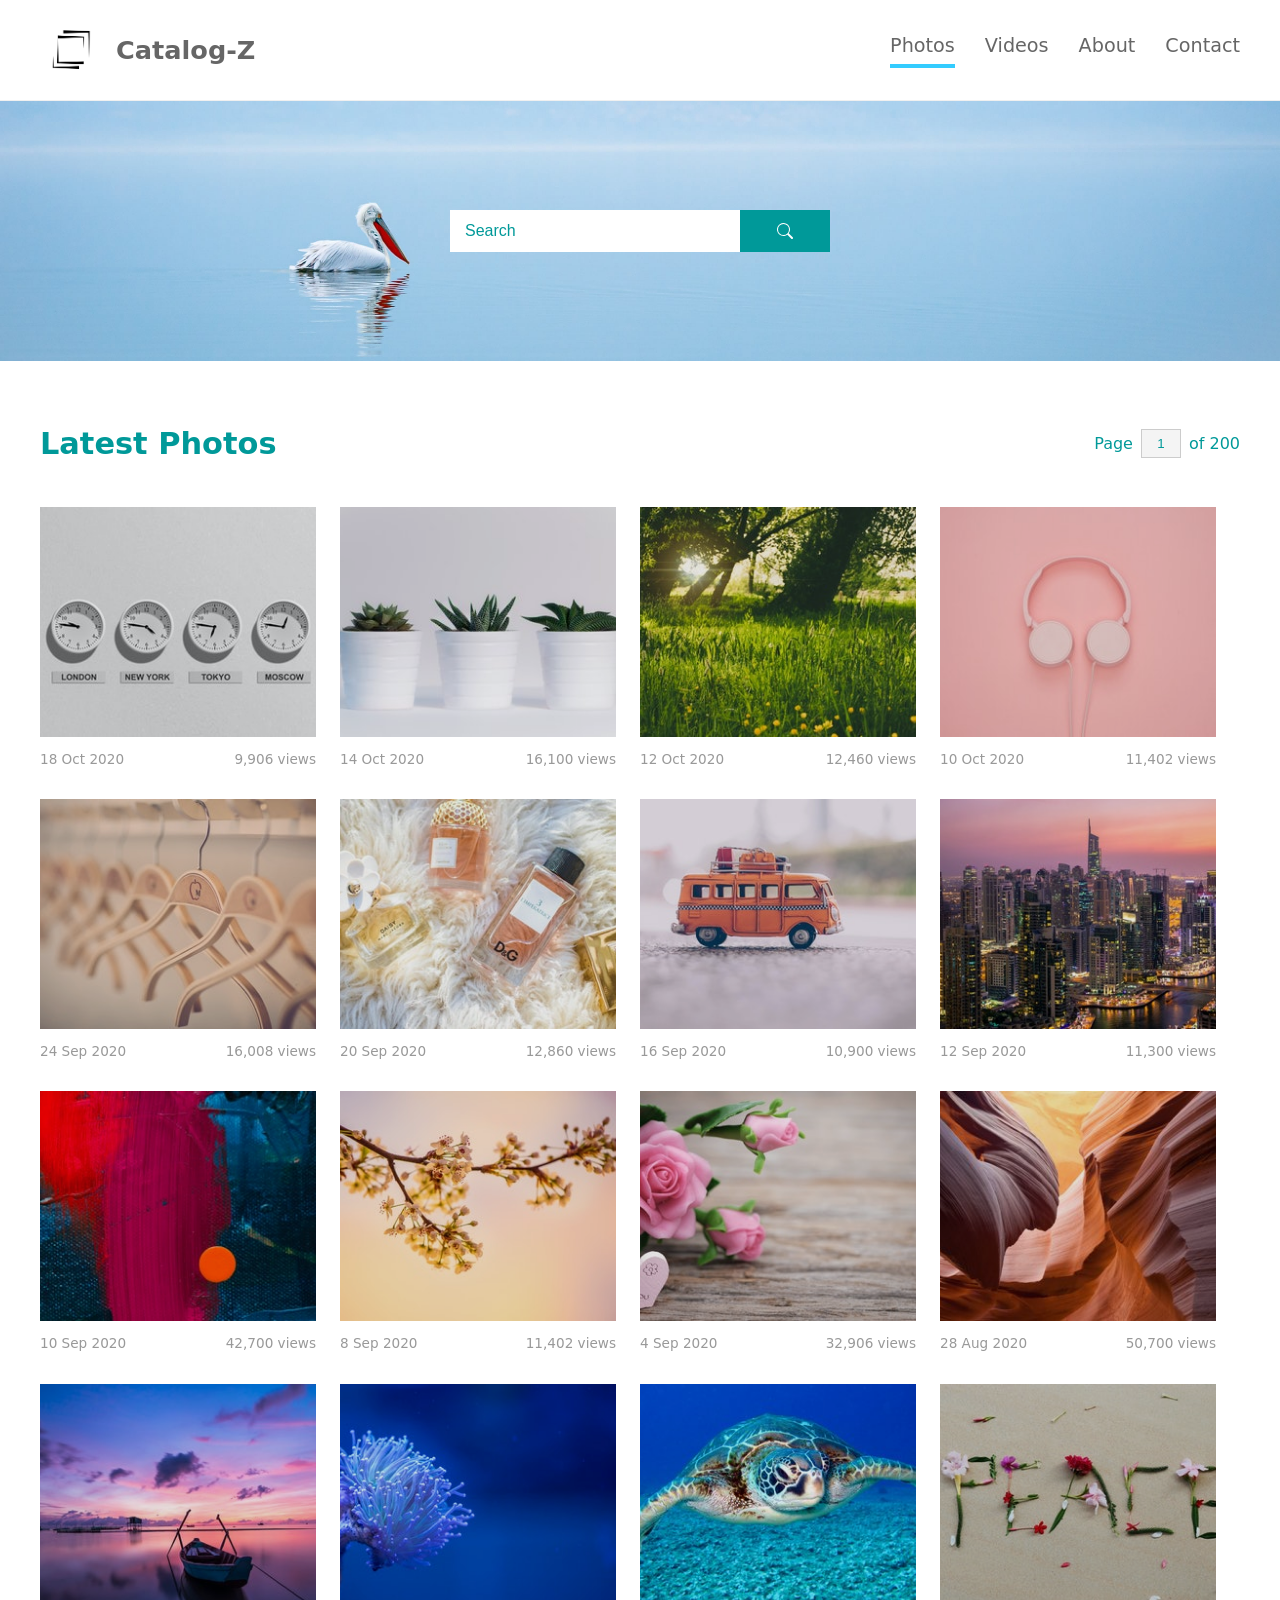
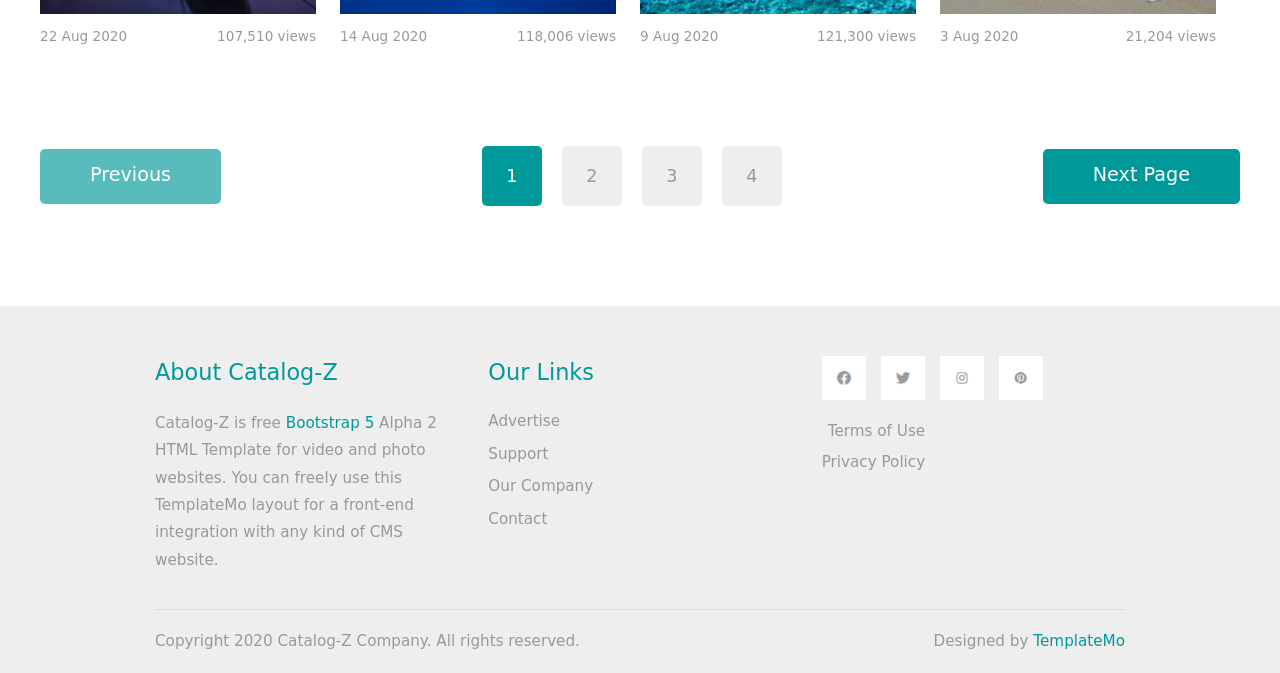
==== commit e054c2e9: "Fix CSS folder path" ====
--- a/index.html
+++ b/index.html
@@ -4,7 +4,7 @@
 <meta charset="UTF-8">
 <meta name="viewport" content="width=device-width, initial-scale=1.0">
 <title>Catalog-Z | Latest Photos</title>
-<link rel="stylesheet"  href="CSS/style.css">">
+<link rel="stylesheet"  href="CSS/style.css">
 </head>
 <body>
 
